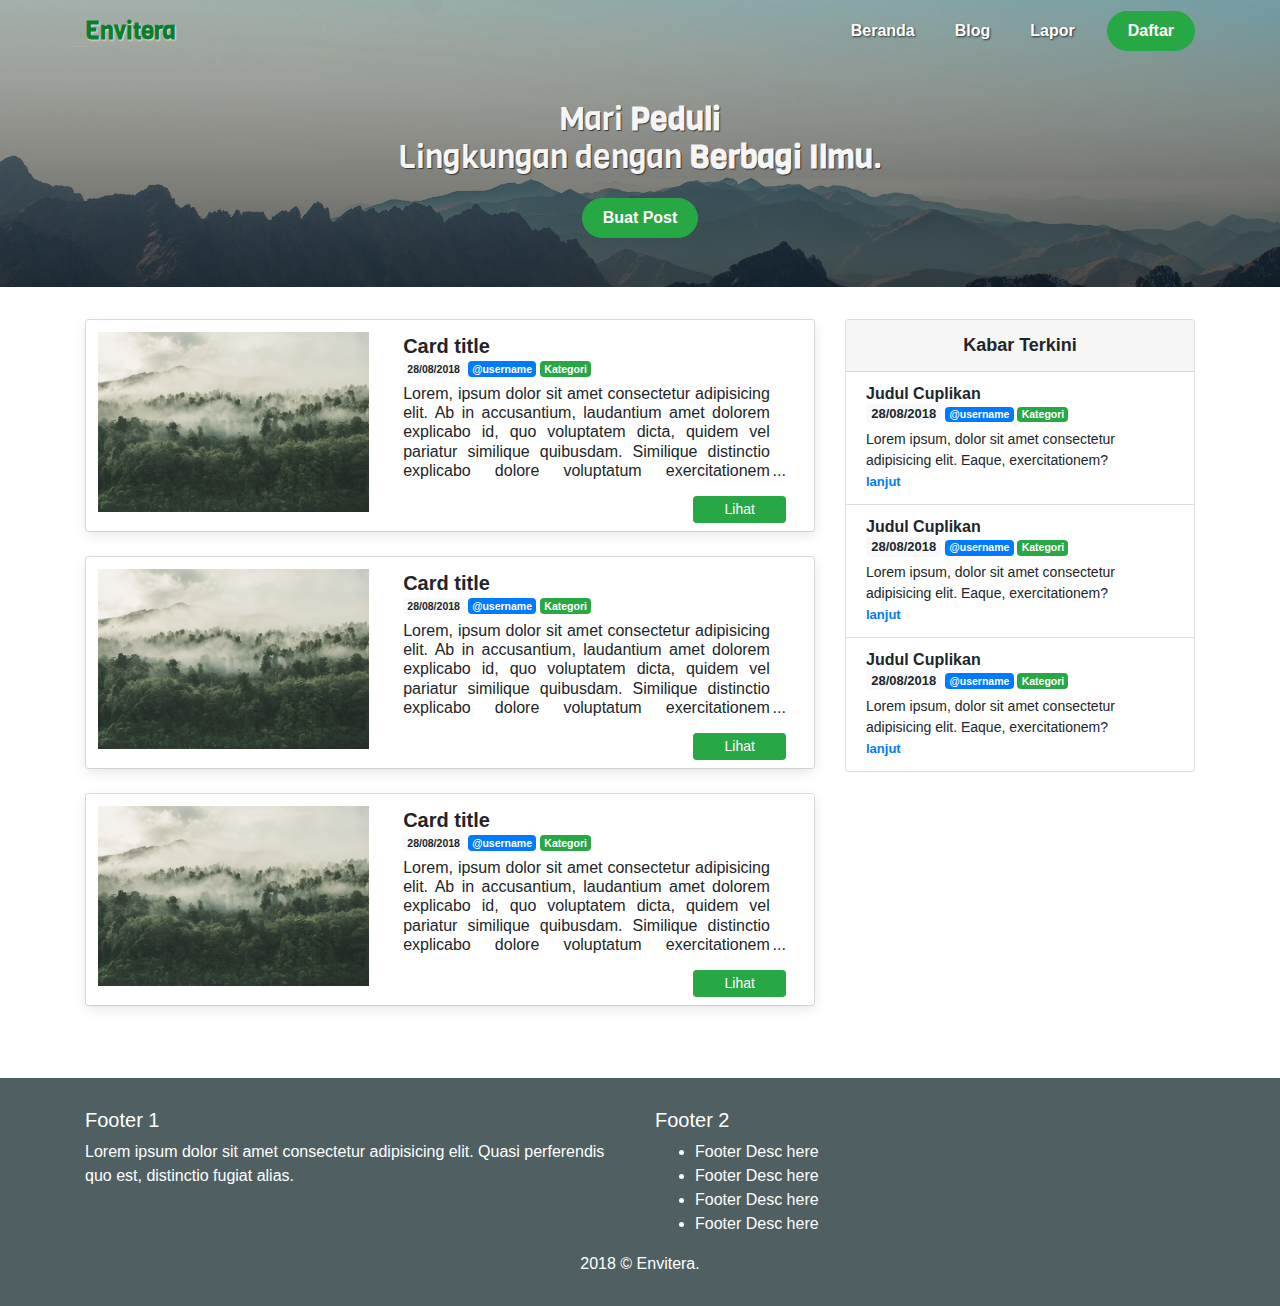
==== blog.html @ 3582bd31 "create blog" ====
<!doctype html>
<html lang="en">

<head>
    <!-- Required meta tags -->
    <meta charset="utf-8">
    <meta name="viewport" content="width=device-width, initial-scale=1, shrink-to-fit=no">

    <!-- Bootstrap CSS -->
    <link rel="stylesheet" href="static/css/bootstrap.min.css">
    <link rel="stylesheet" href="static/css/style-envitera.css">
    <link rel="stylesheet" href="static/css/blog-envitera.css">
    <title>Envitera</title>
</head>

<body>

    <!-- navbar -->
    <nav class="navbar navbar-expand-lg navbar-light ">
        <div class="container">
            <a class="navbar-brand" href="#">Envitera</a>
            <button class="navbar-toggler" type="button" data-toggle="collapse" data-target="#navbarNavAltMarkup"
                aria-controls="navbarNavAltMarkup" aria-expanded="false" aria-label="Toggle navigation">
                <span class="navbar-toggler-icon"></span>
            </button>
            <div class="collapse navbar-collapse" id="navbarNavAltMarkup">
                <div class="navbar-nav ml-auto">
                    <a class="nav-item nav-link active" href="#">Beranda <span class="sr-only">(current)</span></a>
                    <a class="nav-item nav-link" href="#">Blog</a>
                    <a class="nav-item nav-link" href="#">Lapor</a>
                    <a class="nav-item btn btn-success round-btn" href="#">Daftar</a>
                </div>
            </div>
        </div>
    </nav>
    <!-- endnavbar -->

    <!-- hero -->
    <div class="hero jumbotron jumbotron-fluid">
        <div class="container">
            <h1 class="display-4">Mari <span>Peduli</span> <br> Lingkungan dengan <span> Berbagi Ilmu</span>.</h1>
            <a href="" class="btn btn-success round-btn">Buat Post</a>
        </div>
    </div>
    <!-- endhero -->

    <!-- post -->
    <div class="container-fluid post mb-5">
        <div class="container">
            <div class="row">
                <div class="col-lg-8">

                    <div class="row mb-4 " >
                        <div class="col">
                            <div class="card w-100">
                                <div class="card-body post-body p-2">
                                    <div class="row">
                                        <div class="col-lg-5">
                                            <img src="static/img/hero.jpg" class="img-thumbnail border-0" alt="">
                                        </div>
                                        <div class="col-lg-7 desc">
                                            <h5 class="card-title">Card title</h5>
                                            <div class="info">
                                                <span class="badge badge-light">28/08/2018</span>
                                                <a href="#" class="badge badge-primary">@username</a>
                                                <a href="#" class="badge badge-success">Kategori</a>
                                            </div>
                                            <p class="card-text ">Lorem, ipsum dolor sit amet consectetur adipisicing elit. Ab in accusantium, laudantium amet dolorem explicabo id, quo voluptatem dicta, quidem vel pariatur similique quibusdam. Similique distinctio explicabo dolore voluptatum exercitationem laudantium, in hic labore. Dolores.</p>
                                            <a href="#" class="btn btn-sm btn-success float-right">Lihat</a>
                                        </div>
                                    </div><!-- end row card-body-->
                                </div>
                            </div>
                        </div>
                    </div>

                    <div class="row mb-4 ">
                        <div class="col">
                            <div class="card w-100">
                                <div class="card-body post-body p-2">
                                    <div class="row">
                                        <div class="col-lg-5">
                                            <img src="static/img/hero.jpg" class="img-thumbnail border-0" alt="">
                                        </div>
                                        <div class="col-lg-7 desc">
                                            <h5 class="card-title">Card title</h5>
                                            <div class="info">
                                                <span class="badge badge-light">28/08/2018</span>
                                                <a href="#" class="badge badge-primary">@username</a>
                                                <a href="#" class="badge badge-success">Kategori</a>
                                            </div>
                                            <p class="card-text ">Lorem, ipsum dolor sit amet consectetur adipisicing elit. Ab in
                                                accusantium, laudantium amet dolorem explicabo id, quo voluptatem dicta, quidem vel
                                                pariatur similique quibusdam. Similique distinctio explicabo dolore voluptatum
                                                exercitationem laudantium, in hic labore. Dolores.</p>
                                            <a href="#" class="btn btn-sm btn-success float-right">Lihat</a>
                                        </div>
                                    </div><!-- end row card-body-->
                                </div>
                            </div>
                        </div>
                    </div>

                    <div class="row mb-4 ">
                        <div class="col">
                            <div class="card w-100">
                                <div class="card-body post-body p-2">
                                    <div class="row">
                                        <div class="col-lg-5">
                                            <img src="static/img/hero.jpg" class="img-thumbnail border-0" alt="">
                                        </div>
                                        <div class="col-lg-7 desc">
                                            <h5 class="card-title">Card title</h5>
                                            <div class="info">
                                                <span class="badge badge-light">28/08/2018</span>
                                                <a href="#" class="badge badge-primary">@username</a>
                                                <a href="#" class="badge badge-success">Kategori</a>
                                            </div>
                                            <p class="card-text ">Lorem, ipsum dolor sit amet consectetur adipisicing elit. Ab in
                                                accusantium, laudantium amet dolorem explicabo id, quo voluptatem dicta, quidem vel
                                                pariatur similique quibusdam. Similique distinctio explicabo dolore voluptatum
                                                exercitationem laudantium, in hic labore. Dolores.</p>
                                            <a href="#" class="btn btn-sm btn-success float-right">Lihat</a>
                                        </div>
                                    </div><!-- end row card-body-->
                                </div>
                            </div>
                        </div>
                    </div>

                </div>

                <div class="col-lg-4 cuplikan">
                    <div class="row">
                        <div class="col">
                            <div class="card w-100">
                                <div class="card-header text-center">
                                    Kabar Terkini
                                </div>
                                <ul class="list-group list-group-flush">
                                    <li class="list-group-item">
                                        <h4 class="m-auto">Judul Cuplikan</h4>
                                        <div class="info">
                                            <span class="badge badge-light">28/08/2018</span>    
                                            <a href="#" class="badge badge-primary">@username</a>
                                            <a href="#" class="badge badge-success">Kategori</a>
                                        </div>
                                        <p class="m-auto">Lorem ipsum, dolor sit amet consectetur adipisicing elit. Eaque, exercitationem?</p>
                                        <span><a href="#" class="lanjut">lanjut</a></span>
                                    </li>
                                    <li class="list-group-item">
                                        <h4 class="m-auto">Judul Cuplikan</h4>
                                        <div class="info">
                                            <span class="badge badge-light">28/08/2018</span>    
                                            <a href="#" class="badge badge-primary">@username</a>
                                            <a href="#" class="badge badge-success">Kategori</a>
                                        </div>
                                        <p class="m-auto">Lorem ipsum, dolor sit amet consectetur adipisicing elit. Eaque, exercitationem?</p>
                                        <span><a href="#" class="lanjut">lanjut</a></span>
                                    </li>
                                    <li class="list-group-item">
                                        <h4 class="m-auto">Judul Cuplikan</h4>
                                        <div class="info">
                                            <span class="badge badge-light">28/08/2018</span>    
                                            <a href="#" class="badge badge-primary">@username</a>
                                            <a href="#" class="badge badge-success">Kategori</a>
                                        </div>
                                        <p class="m-auto">Lorem ipsum, dolor sit amet consectetur adipisicing elit. Eaque, exercitationem?</p>
                                        <span><a href="#" class="lanjut">lanjut</a></span>
                                    </li>
                                </ul>
                            </div>
                        </div>
                    </div>
                </div>
            </div><!-- end row container-->
        </div>
    </div>
    <!-- endpost -->



    <!-- footer -->
    <footer class="container-fluid shadow-lg">
        <div class="container">
            <div class="row">
                <div class="col-lg">
                    <h5>Footer 1</h5>
                    <p>Lorem ipsum dolor sit amet consectetur adipisicing elit. Quasi perferendis quo est, distinctio
                        fugiat alias.</p>
                </div>
                <div class="col-lg ml-auto">
                    <h5>Footer 2</h5>
                    <ul>
                        <li>Footer Desc here</li>
                        <li>Footer Desc here</li>
                        <li>Footer Desc here</li>
                        <li>Footer Desc here</li>
                    </ul>
                </div>
            </div>
            <div class="row justify-content-center">
                <span>2018 &copy; Envitera.</span>
            </div>
        </div>
    </footer>
    <!-- endfooter -->


    <!-- Optional JavaScript -->
    <!-- jQuery first, then Popper.js, then Bootstrap JS -->
    <script src="static/js/jquery-3.2.1.slim.min.js"></script>
    <script src="static/js/popper.min.js"></script>
    <script src="static/js/bootstrap.min.js"></script>
    <script src="static/js/script-envitera.js"></script>
</body>

</html>
---- static/css/style-envitera.css ----
@font-face{
    font-family: 'Viga';
    src:url('/static/font/Viga.otf');
}

body{
    background-color: white;
}

/* navbar */
.navbar{
    z-index: 1;
    position: relative;
}
.navbar-brand{
    font-family: Viga;
    font-weight: bold;
    font-size: 24px;
    color: #0d7d2b !important;
}

/* endnavbar */

/* hero */
.hero{
    background-image: url('/static/img/hero2.jpg');
    background-size: cover;
    height: 540px;
    text-align: center;
    position: relative;
}

.hero::after{
    content: "";
    display: block;
    width: 100%;
    height: 100%;
    position: absolute;
    bottom: 0;
    background-image: linear-gradient(to top,rgba(0,0,0,0.6),rgba(0,0,0,0.1));
}
.hero .container{
    position: relative;
    z-index: 1;
}
.hero .display-4{
    font-family: Viga;
    font-weight: 200;
    color:whitesmoke;
    margin-top: 140px;
    margin-bottom: 20px;
    font-size: 32px;
    text-shadow: 1px 1px 1px rgba(0,0,0,0.6);
}
.hero .display-4 span{
    font-family: Viga;
    font-weight: bold;
}
/* endhero */

/* services */
.service{
    margin-top:-180px;
    box-shadow: 0 3px 20px rgba(0,0,0,0.5);
    padding: 27px;
    border-radius: 20px;
    background-color:whitesmoke;
}


.service h4{
    font-family: Viga;
    font-size: 18px;
}

.service p{
    font-size: 14px;
    font-weight: 300;
    margin-top: -8px;
}

.service img{
    width: 50px;
    margin-bottom: 20px;
}
/* endservices */

/* content  */

.content {
    position: relative;
    margin: 80px auto;
}
.content img{
    box-shadow: 0 3px 10px rgba(0,0,0,0.5);
    width: 100%;
}

.content h4{
    font-size: 32px;
    font-weight: 200;
    text-transform: uppercase;
    margin-top: 20px;
}
.content p{
    font-size: 15px;
    font-weight: normal;
    margin:10px 0 25px;
}

.content .desc{
    text-align: center;
}

.content .arrow{
    background-repeat: no-repeat;
    height: 24px;
    width: 24px;
    background-size: cover;
}

.content .prev{
    background-image: url(../img/prev.png);
    margin-right:-40px;
}

.content .next{
    background-image: url(../img/next.png);
    margin-left:-40px;
}

/* endcontent */

/* report */

.report{
    background-color: ghostwhite;
    padding: 30px 0;
}
.report .head{
    font-family: Viga;
    font-size: 24px;
    font-weight: 400;
    margin-bottom: 40px;
}

.report .head::after{
    content: '';
    display: block;
    margin-top:8px;
    border-bottom: 1px solid #45A86C;
}
.report .card{
    box-shadow: 0 4px 5px rgba(163, 120, 120, 0.4);
    margin-bottom: 10px;
    text-align: center;
}
                
.report .card-title{
    font-family: Viga;
    font-size: 16px;
}

.report .card-text{
    font-size: 14px;
    word-wrap: break-word;
}

.report .card a{
    font-size: 12px;
    color:#0d7d2b;
}

.report .card a:hover{
    border: 1px solid #0d7d2b;
}


/* endreport */

/* regiter */
.register{
    font-family: Viga;
    font-weight: 600;
    background-color: #fff;
    margin-bottom: 0;
}

.register a{
    color :#0d7d2b !important;
}

.register .round-btn:hover{
    background-color: #0d7d2b;
    color: ghostwhite !important;
}

/* endregister */

/* footer */
footer{
    color:white;
    background-color:#505F62;
    position: relative;
    padding: 30px;
    margin:0;
}
/* endfooter */

/* utilitas */
.round-btn{
    border-radius: 40px;
    padding: 7px 20px;
    font-weight: 600;
}
/* endutilitas */

/* Responsive */
@media (min-width:992px){

    /* navbar */
    .navbar-brand{
        text-shadow: 1px 1px 2px rgba(255,255,255,0.7);
    }
    .nav-link{
        color:white !important;
        font-weight: 550;
        margin-right: 24px;
        text-shadow: 1px 1px 2px rgba(0,0,0,0.7);
    }


    .nav-link:hover::after{
        content: " ";
        display: block;
        border-bottom: 3px solid #0d7d2b;
        width: 70%;
        margin:auto;
        padding-bottom: 5px;
        margin-bottom: -8px;
    }
    /* endnav */

    /* hero */
    .hero{
        position: relative;
        margin-top:-75px;
    }
    .hero .display-4{
        font-size: 52px;
    }
    /* endhero */

    /* services */
    .service{
        margin-top: -110px;
    }

    .service h4{
        font-size: 20px;
    }

    .service p{
        font-size: 15px;
    }

    .service img{
        width: 64px;
        margin-bottom: 0;
    }
    /* endservices */

    /* content */
    .content .desc{
        text-align: left;
    }
    .content .arrow{
        margin-top:0px;
    }
    .content .prev{
        margin-right: 40px;
    }

    .content .next{
        margin-left:40px;
    }
    /* endcontent */

}
/* endresponsive */
---- static/css/blog-envitera.css ----
/* hero */
.hero{
    height: 300px;
    background-image: url('/static/img/hero2.jpg');
}

.hero .display-4{
    margin-top: 50px;
    margin-bottom: 20px;
    font-size: 22px;
}
/* endhero */

/* post */
.post-body{
    box-shadow: 0 4px 12px rgba(0,0,0,0.1);
}

.post-body .desc .card-title{
    margin-top: 6px;
    margin-bottom: auto;
    font-weight: bold;
}
.post-body .desc .btn{
    margin-right: 5%;
    padding: 2px 30px;
}

.post-body .desc .card-text{
    width: 95%;
    overflow: hidden;
    position: relative; 
    line-height: 1.2em;
    max-height: 6em; 
    text-align: justify;  
    /* place for '...' */
    margin-right: -1em;
    padding-right: 1em;
}
.post-body .desc .card-text::before{
  content: '...';
  position: absolute;
  right: 0;
  bottom: 0;
}

.post-body .desc .card-text::after{
 /* points in the end */
  content: '';
  position: absolute;
  right: 0;
  width: 1em;
  height: 1em;
  margin-top: 0.2em;
  background: white;
}
/* end post */

/* cuplikan */
.cuplikan{
    font-size: 14px;
}
.cuplikan h4{
    font-size: 16px;
    font-weight: bold;
}

.cuplikan .card-header{
    font-weight: bold;
    font-size: 18px;
}
.cuplikan span{
    margin-top:-15px;
    font-size: 13px;
}

.cuplikan a{
    text-decoration: none;
}
.info{
    font-size: 14px;
    color: white;
    font-weight: bold;
    margin-bottom: 5px;
}
.cuplikan .lanjut{
    font-weight: bold;
}
/* endcuplikan */

/* Responsive */
@media (min-width:992px){

    /* hero */
    .hero .display-4{
        font-size: 32px;
    }
    /* endhero */


}
/* endresponsive */
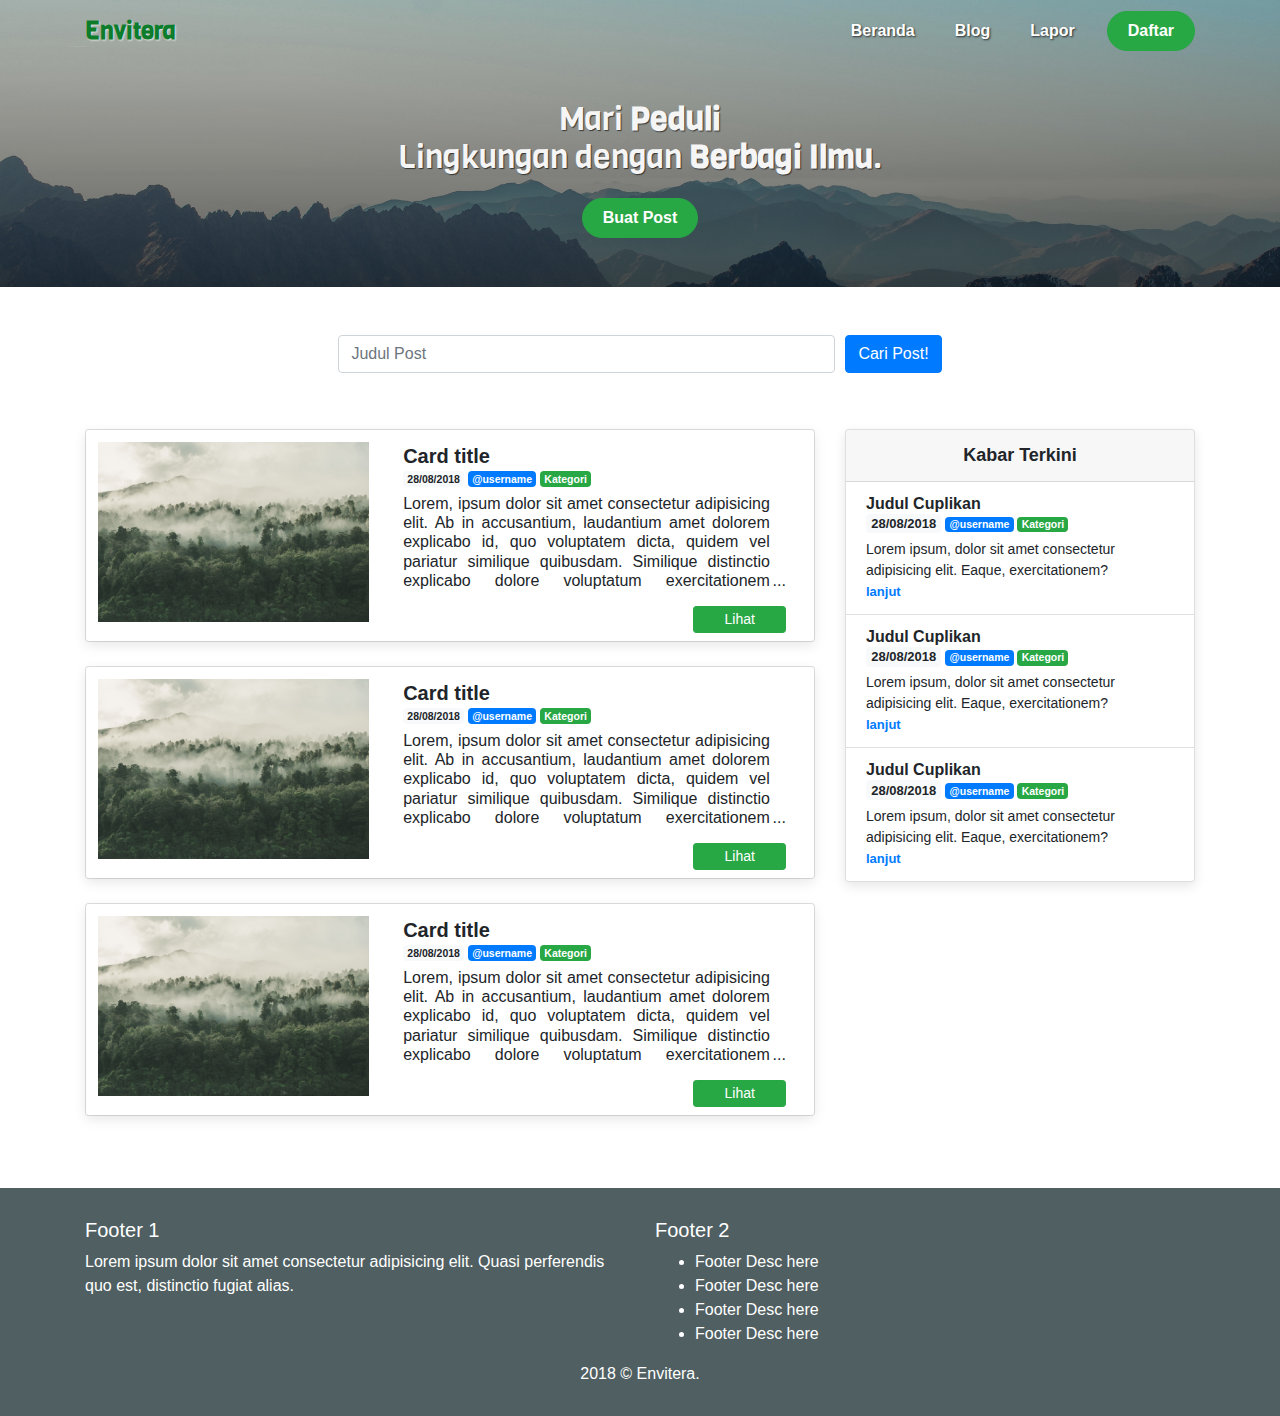
==== commit b44d4690: "add search" ====
--- a/blog.html
+++ b/blog.html
@@ -43,6 +43,21 @@
         </div>
     </div>
     <!-- endhero -->
+
+    <!-- control -->
+    <div class="container ">
+        <form>
+            <div class="form-row justify-content-center m-5">
+                <div class="col-6">
+                    <input type="text" class="form-control mb-2"  placeholder="Judul Post">
+                </div>
+                <div class="col-auto">
+                    <button type="submit" class="btn btn-primary mb-2">Cari Post!</button>
+                </div>
+            </div>
+        </form>
+    </div>
+    <!-- end control -->
 
     <!-- post -->
     <div class="container-fluid post mb-5">
--- a/static/css/blog-envitera.css
+++ b/static/css/blog-envitera.css
@@ -59,6 +59,10 @@
 /* cuplikan */
 .cuplikan{
     font-size: 14px;
+    
+}
+.cuplikan .card{
+    box-shadow: 0 4px 12px rgba(0,0,0,0.1);
 }
 .cuplikan h4{
     font-size: 16px;
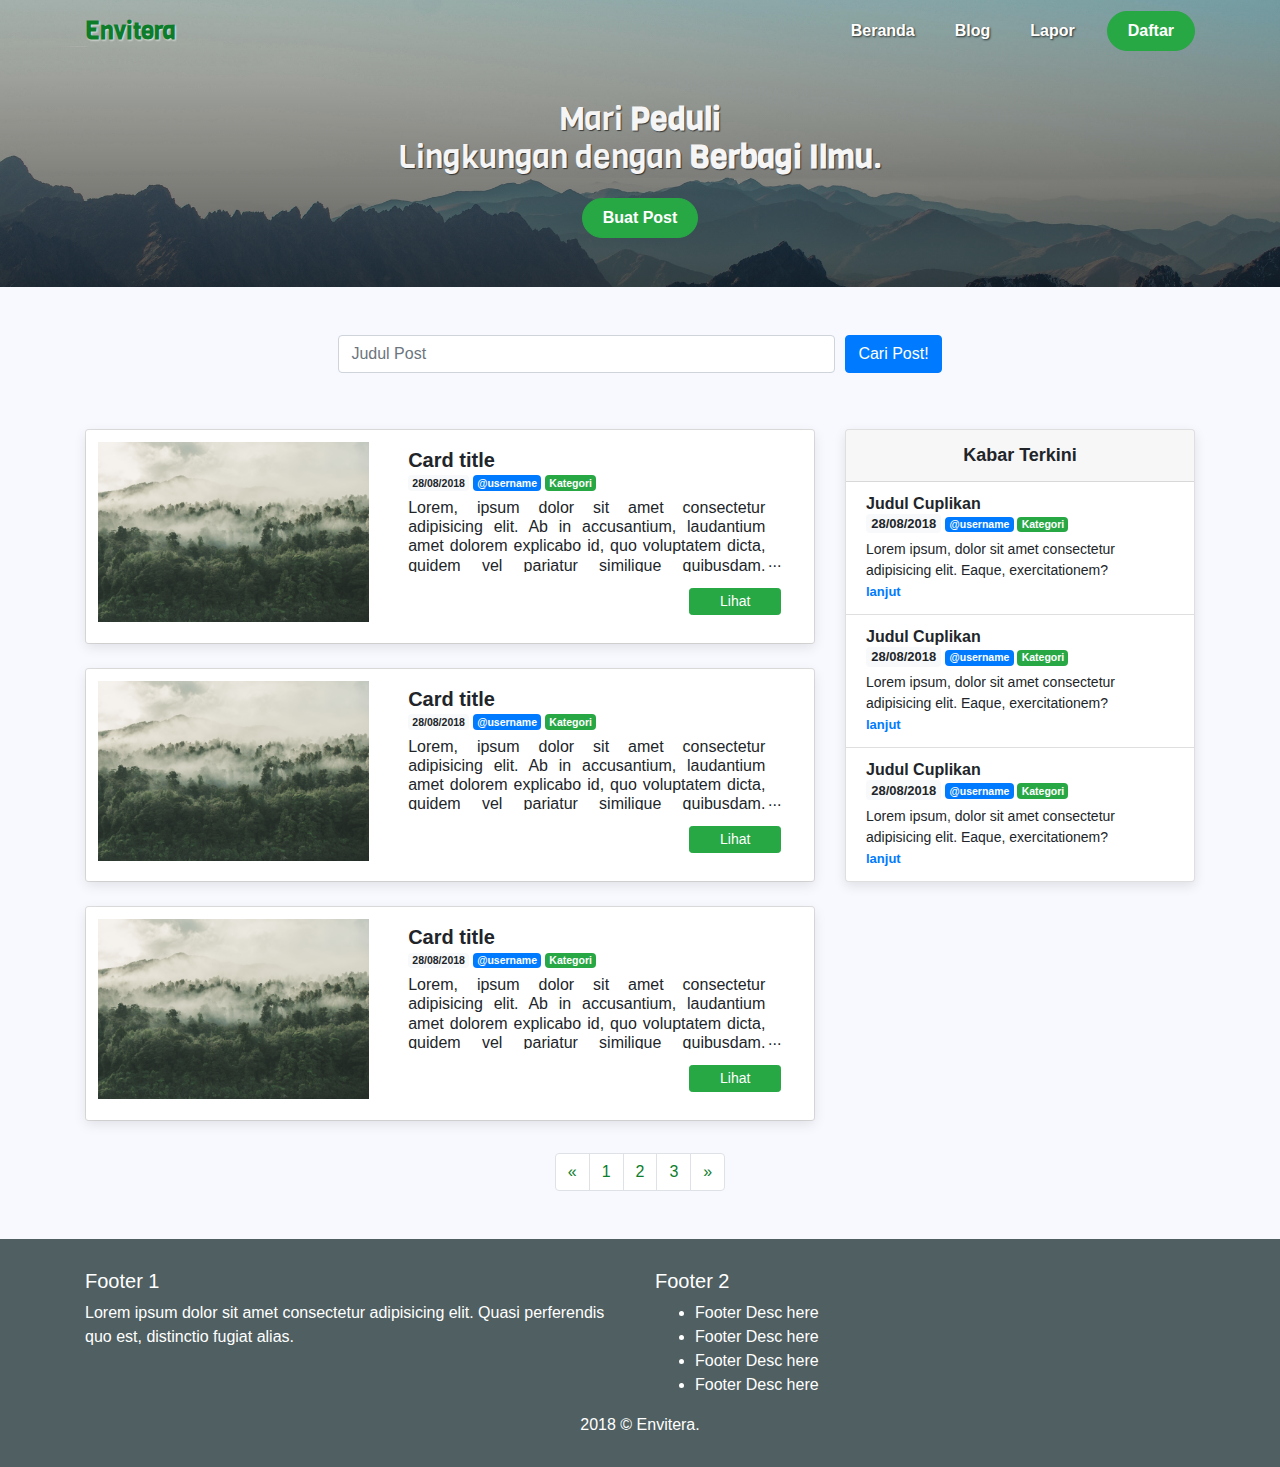
==== commit 519f3153: "pagintation" ====
--- a/blog.html
+++ b/blog.html
@@ -60,7 +60,7 @@
     <!-- end control -->
 
     <!-- post -->
-    <div class="container-fluid post mb-5">
+    <div class="container-fluid post mb-2">
         <div class="container">
             <div class="row">
                 <div class="col-lg-8">
@@ -145,7 +145,7 @@
 
                 </div>
 
-                <div class="col-lg-4 cuplikan">
+                <div class="col-lg-4 cuplikan mb-5">
                     <div class="row">
                         <div class="col">
                             <div class="card w-100">
@@ -193,6 +193,30 @@
     </div>
     <!-- endpost -->
 
+    <!-- pagination -->
+    <div class="container mb-5">
+        <nav aria-label="Page navigation example">
+            <ul class="pagination justify-content-center ">
+                <li class="page-item">
+                    <a class="page-link" href="#" aria-label="Previous">
+                        <span aria-hidden="true">&laquo;</span>
+                        <span class="sr-only">Previous</span>
+                    </a>
+                </li>
+                <li class="page-item "><a class="page-link" href="#">1</a></li>
+                <li class="page-item"><a class="page-link" href="#">2</a></li>
+                <li class="page-item"><a class="page-link" href="#">3</a></li>
+                <li class="page-item">
+                    <a class="page-link" href="#" aria-label="Next">
+                        <span aria-hidden="true">&raquo;</span>
+                        <span class="sr-only">Next</span>
+                    </a>
+                </li>
+            </ul>
+        </nav>
+    </div>
+    <!-- endpaginaion -->
+
 
 
     <!-- footer -->
--- a/static/css/blog-envitera.css
+++ b/static/css/blog-envitera.css
@@ -1,3 +1,6 @@
+body{
+    background-color: ghostwhite;
+}
 /* hero */
 .hero{
     height: 300px;
@@ -16,8 +19,13 @@
     box-shadow: 0 4px 12px rgba(0,0,0,0.1);
 }
 
+.post .desc{
+    margin-top: -10px;
+    text-align: center;
+    padding: 20px;
+}
+
 .post-body .desc .card-title{
-    margin-top: 6px;
     margin-bottom: auto;
     font-weight: bold;
 }
@@ -31,7 +39,7 @@
     overflow: hidden;
     position: relative; 
     line-height: 1.2em;
-    max-height: 6em; 
+    max-height: 4.6em; 
     text-align: justify;  
     /* place for '...' */
     margin-right: -1em;
@@ -92,6 +100,12 @@
 }
 /* endcuplikan */
 
+/* pagination */
+.pagination .page-link{
+    color:#0d7d2b !important;
+}
+/* end pagination */
+
 /* Responsive */
 @media (min-width:992px){
 
@@ -101,6 +115,13 @@
     }
     /* endhero */
 
+    /* post */
+    .post .desc{
+        text-align: left;
+    }
+
+    /* endpost */
+
 
 }
 /* endresponsive */